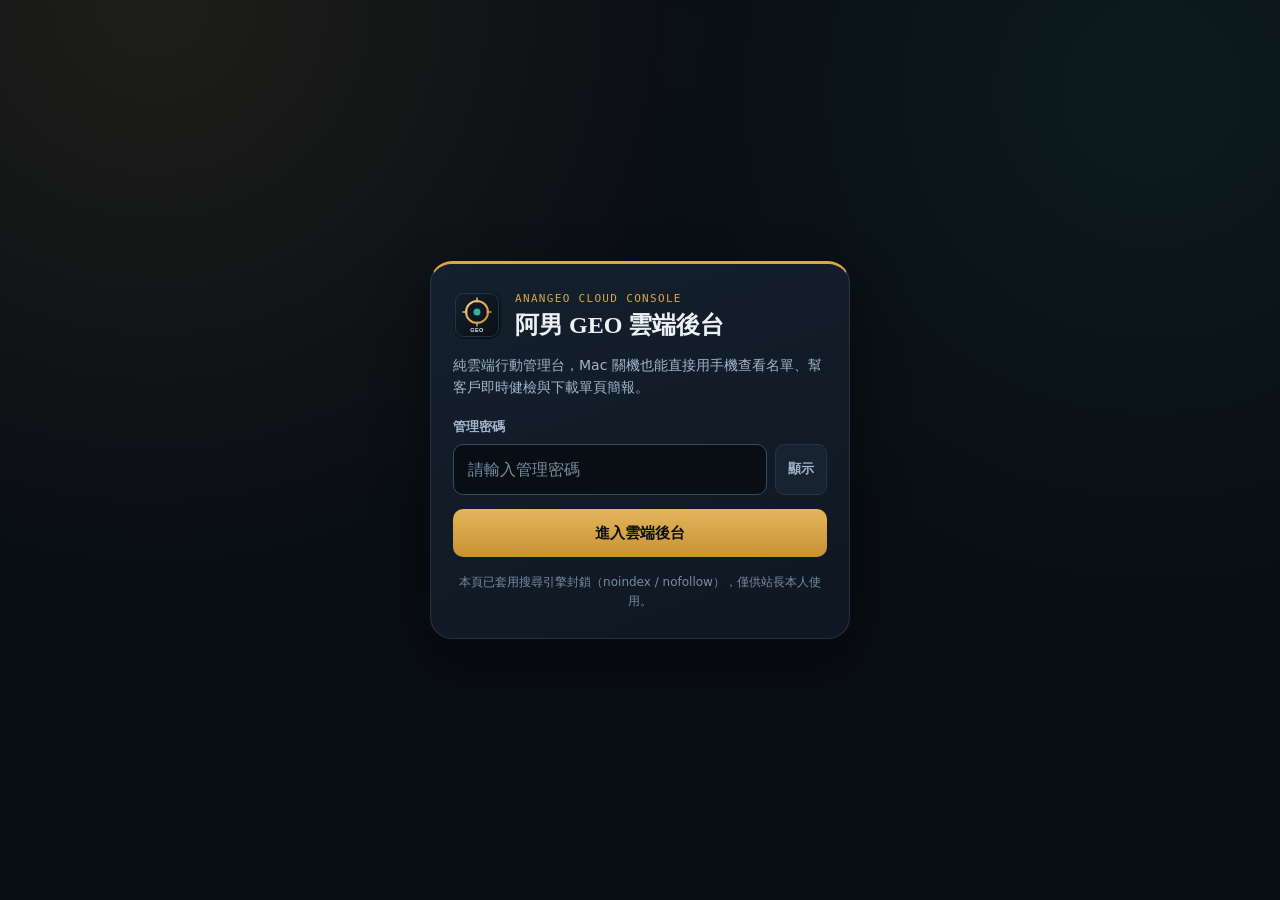
==== admin/index.html @ bca02a57 "上線純雲端 GEO 手機後台 (/admin/) 與 D1 名單/健檢整合 (geo-cloud-admin-1)" ====
<!DOCTYPE html>
<html lang="zh-Hant">
<head>
  <meta charset="utf-8">
  <meta name="viewport" content="width=device-width, initial-scale=1, viewport-fit=cover">
  <meta name="robots" content="noindex, nofollow, noarchive">
  <meta name="theme-color" content="#090e14">
  <meta name="apple-mobile-web-app-capable" content="yes">
  <meta name="apple-mobile-web-app-status-bar-style" content="black-translucent">
  <meta name="apple-mobile-web-app-title" content="GEO 後台">
  <title>阿男 GEO 雲端後台</title>
  <link rel="icon" href="/admin/icon.svg" type="image/svg+xml">
  <link rel="apple-touch-icon" href="/admin/icon.svg">
  <link rel="manifest" href="/admin/manifest.webmanifest">
  <link rel="stylesheet" href="/admin/admin.css">
</head>
<body>
  <!-- 登入鎖屏視圖 -->
  <main id="login-view" class="login-shell" aria-label="後台管理員登入">
    <section class="login-card">
      <div class="login-brand">
        <img src="/admin/icon.svg" alt="" width="48" height="48" class="brand-icon">
        <div>
          <p class="eyebrow">ANANGEO CLOUD CONSOLE</p>
          <h1 class="login-title">阿男 GEO 雲端後台</h1>
        </div>
      </div>

      <p class="login-desc">
        純雲端行動管理台，Mac 關機也能直接用手機查看名單、幫客戶即時健檢與下載單頁簡報。
      </p>

      <div id="login-config-banner" class="notice-banner notice-warn" hidden></div>

      <form id="login-form" class="stack" autocomplete="off">
        <label class="field">
          <span class="field-label">管理密碼</span>
          <div class="pw-wrap">
            <input
              id="login-password"
              name="password"
              type="password"
              inputmode="text"
              autocomplete="current-password"
              placeholder="請輸入管理密碼"
              required
            >
            <button type="button" id="toggle-pw-btn" class="ghost-mini" aria-label="切換顯示密碼">顯示</button>
          </div>
        </label>

        <div id="login-error" class="form-error" role="alert" hidden></div>

        <button type="submit" id="login-submit" class="btn-primary btn-block">
          進入雲端後台
        </button>
      </form>

      <p class="login-footnote">
        本頁已套用搜尋引擎封鎖（noindex / nofollow），僅供站長本人使用。
      </p>
    </section>
  </main>

  <!-- 登入後行動主控台 -->
  <div id="app-view" class="app-shell" hidden>
    <header class="topbar">
      <div class="topbar-inner">
        <div class="topbar-brand">
          <img src="/admin/icon.svg" alt="" width="30" height="30" class="brand-icon-sm">
          <div class="topbar-titles">
            <span class="topbar-name">阿男 GEO 雲端後台</span>
            <span id="db-status-pill" class="status-pill status-pending">檢查連線中</span>
          </div>
        </div>
        <div class="topbar-actions">
          <button type="button" id="refresh-btn" class="icon-btn" aria-label="重新整理資料" title="重新整理">
            <svg viewBox="0 0 24 24" width="18" height="18" fill="none" stroke="currentColor" stroke-width="2" stroke-linecap="round" stroke-linejoin="round" aria-hidden="true">
              <path d="M21 12a9 9 0 1 1-2.64-6.36"/>
              <polyline points="21 3 21 9 15 9"/>
            </svg>
          </button>
          <button type="button" id="logout-btn" class="ghost-mini">登出</button>
        </div>
      </div>
    </header>

    <div class="app-main">
      <!-- 上方大字 KPI 看板 -->
      <section class="kpi-grid" aria-label="關鍵數據總覽">
        <article class="kpi-card">
          <span class="kpi-label">累積收集名單</span>
          <strong id="kpi-leads" class="kpi-value mono">0</strong>
          <span id="kpi-leads-sub" class="kpi-sub">等待資料載入</span>
        </article>
        <article class="kpi-card">
          <span class="kpi-label">雲端健檢次數</span>
          <strong id="kpi-audits" class="kpi-value mono">0</strong>
          <span id="kpi-audits-sub" class="kpi-sub">含對手 PK 紀錄</span>
        </article>
        <article class="kpi-card kpi-highlight">
          <span class="kpi-label">1,298 筆基準分數</span>
          <strong id="kpi-baseline" class="kpi-value mono">41→89</strong>
          <span id="kpi-baseline-sub" class="kpi-sub">cccnan.art 實測基準</span>
        </article>
      </section>

      <!-- D1 降級提示條（未綁 D1 時顯示） -->
      <div id="db-notice-banner" class="notice-banner notice-info" hidden></div>

      <!-- 分頁 1：總覽 -->
      <section id="tab-overview" class="tab-panel" data-tab-panel="overview">
        <div class="card">
          <div class="card-head">
            <h2>1,298 筆公開實測基準</h2>
            <span id="baseline-window" class="tag-mono">35 實測日</span>
          </div>
          <p id="baseline-summary" class="muted-text">
            對齊阿男音樂公開實測基準，方便向潛在客戶現場展示跨引擎實況。
          </p>
          <div id="baseline-engines" class="engine-grid"></div>
        </div>

        <div class="card">
          <div class="card-head">
            <h2>最新 Email 名單</h2>
            <button type="button" class="link-btn" data-jump-tab="leads">查看全部</button>
          </div>
          <div id="overview-leads-list" class="mini-list"></div>
        </div>

        <div class="card">
          <div class="card-head">
            <h2>最新雲端健檢</h2>
            <button type="button" class="link-btn" data-jump-tab="audit">開始新健檢</button>
          </div>
          <div id="overview-audits-list" class="mini-list"></div>
        </div>
      </section>

      <!-- 分頁 2：Email名單 -->
      <section id="tab-leads" class="tab-panel" data-tab-panel="leads" hidden>
        <div class="card">
          <div class="card-head">
            <h2>雲端收集名單</h2>
            <span id="leads-count-badge" class="tag-mono">0 筆</span>
          </div>
          <label class="search-box">
            <span class="sr-only">搜尋 Email 或網址</span>
            <input id="leads-search" type="search" placeholder="輸入 Email 或網站網域快速篩選">
          </label>
          <div id="leads-list" class="record-list"></div>
        </div>
      </section>

      <!-- 分頁 3：手機健檢/PK -->
      <section id="tab-audit" class="tab-panel" data-tab-panel="audit" hidden>
        <form id="audit-form" class="card stack">
          <div class="card-head">
            <h2>手機即時健檢與對手 PK</h2>
            <span class="tag-brass">雲端直跑</span>
          </div>
          <p class="muted-text">
            輸入客戶網站網址與最多 3 個同行對手，直接在 Cloudflare 雲端跑公開頁檢查並產出單頁 HTML 簡報。
          </p>

          <div class="form-grid">
            <label class="field">
              <span class="field-label">客戶品牌名稱（選填）</span>
              <input id="audit-client-name" type="text" maxlength="80" placeholder="例如：晴光牙醫診所">
            </label>
            <label class="field">
              <span class="field-label">客戶網站網址（必填）</span>
              <input id="audit-target-url" type="url" inputmode="url" placeholder="https://example.com" required>
            </label>
          </div>

          <div class="field">
            <span class="field-label">快速勾選參考對照站（可複選）</span>
            <div class="chip-row" id="preset-competitors">
              <label class="chip-check">
                <input type="checkbox" value="https://anangeo.com/">
                <span>anangeo.com（標準示範）</span>
              </label>
              <label class="chip-check">
                <input type="checkbox" value="https://www.cccnan.art/">
                <span>www.cccnan.art（實戰案例）</span>
              </label>
            </div>
          </div>

          <label class="field">
            <span class="field-label">自訂對手網址（選填，每行一個，與上方合計最多 3 個）</span>
            <textarea id="audit-competitors-text" rows="2" placeholder="https://competitor-a.example&#10;https://competitor-b.example"></textarea>
          </label>

          <label class="field">
            <span class="field-label">現場備註（選填，會印在簡報頂端）</span>
            <input id="audit-notes" type="text" maxlength="300" placeholder="例如：現場討論重點或主要服務項目">
          </label>

          <div id="audit-error" class="form-error" role="alert" hidden></div>

          <button type="submit" id="audit-submit" class="btn-primary btn-block">
            開始雲端健檢並產出簡報
          </button>
        </form>

        <!-- 健檢結果區 -->
        <div id="audit-result-box" class="card stack" hidden>
          <div class="card-head">
            <h3 id="audit-result-title">健檢完成</h3>
            <span id="audit-result-badge" class="score-pill">--</span>
          </div>
          <p id="audit-storage-msg" class="muted-text"></p>
          <div id="audit-checks-detail" class="stack-sm"></div>
          <div id="audit-pk-table" class="stack-sm"></div>
          <div class="action-row">
            <button type="button" id="download-latest-report" class="btn-primary">下載單頁 HTML 簡報</button>
            <button type="button" id="copy-latest-summary" class="btn-secondary">複製 LINE 重點摘要</button>
          </div>
        </div>
      </section>

      <!-- 分頁 4：單頁報告/設定 -->
      <section id="tab-reports" class="tab-panel" data-tab-panel="reports" hidden>
        <div class="card">
          <div class="card-head">
            <h2>歷史單頁簡報清冊</h2>
            <span id="reports-count-badge" class="tag-mono">0 份</span>
          </div>
          <div id="reports-list" class="record-list"></div>
        </div>

        <div class="card stack-sm">
          <div class="card-head">
            <h2>雲端環境與綁定檢查</h2>
            <span class="tag-mono">零金鑰外露</span>
          </div>
          <div id="config-checklist" class="check-rows"></div>
          <div class="setup-guide">
            <h3>如何啟用 D1 雲端名單與歷史儲存</h3>
            <ol>
              <li>開啟 Cloudflare Dashboard → Storage &amp; Databases → D1 SQL Database，建立名為 <code>anan-geo-admin</code> 的資料庫。</li>
              <li>進入 Worker <code>anan-geo-public-site</code> → Settings → Bindings，新增 D1 綁定且 Variable name 設為 <code>DB</code>。</li>
              <li>進入 Settings → Variables and Secrets，確認已新增 Secret 變數 <code>GEO_ADMIN_PASSWORD</code>（可另設 <code>RESEND_API_KEY</code>）。</li>
            </ol>
          </div>
        </div>

        <div class="card stack-sm">
          <div class="card-head">
            <h2>手機安裝成全螢幕 App（PWA）</h2>
            <span class="tag-brass">standalone</span>
          </div>
          <p class="muted-text">
            在手機 Chrome 開啟 <code>anangeo.com/admin/</code>，點右上角選單「加到主畫面 / 安裝應用程式」；iPhone Safari 點下方「分享」→「加入主畫面」，桌面圖示點擊即全螢幕開啟。
          </p>
        </div>
      </section>
    </div>

    <!-- 底部固定 4 個大拇指分頁鈕 -->
    <nav class="bottom-nav" aria-label="後台主分頁切換">
      <button type="button" class="nav-btn is-active" data-tab="overview" aria-current="page">
        <svg viewBox="0 0 24 24" width="21" height="21" fill="none" stroke="currentColor" stroke-width="2" stroke-linecap="round" stroke-linejoin="round" aria-hidden="true">
          <rect x="3" y="3" width="7" height="9" rx="1.5"/>
          <rect x="14" y="3" width="7" height="5" rx="1.5"/>
          <rect x="14" y="12" width="7" height="9" rx="1.5"/>
          <rect x="3" y="16" width="7" height="5" rx="1.5"/>
        </svg>
        <span>總覽</span>
      </button>
      <button type="button" class="nav-btn" data-tab="leads">
        <svg viewBox="0 0 24 24" width="21" height="21" fill="none" stroke="currentColor" stroke-width="2" stroke-linecap="round" stroke-linejoin="round" aria-hidden="true">
          <path d="M4 6h16a2 2 0 0 1 2 2v8a2 2 0 0 1-2 2H4a2 2 0 0 1-2-2V8a2 2 0 0 1 2-2z"/>
          <polyline points="22,8 12,13 2,8"/>
        </svg>
        <span>Email名單</span>
      </button>
      <button type="button" class="nav-btn" data-tab="audit">
        <svg viewBox="0 0 24 24" width="21" height="21" fill="none" stroke="currentColor" stroke-width="2" stroke-linecap="round" stroke-linejoin="round" aria-hidden="true">
          <circle cx="11" cy="11" r="7"/>
          <line x1="21" y1="21" x2="16.65" y2="16.65"/>
          <polyline points="8.5 11.5 10.5 13.5 14 9.5"/>
        </svg>
        <span>手機健檢/PK</span>
      </button>
      <button type="button" class="nav-btn" data-tab="reports">
        <svg viewBox="0 0 24 24" width="21" height="21" fill="none" stroke="currentColor" stroke-width="2" stroke-linecap="round" stroke-linejoin="round" aria-hidden="true">
          <path d="M14 2H6a2 2 0 0 0-2 2v16a2 2 0 0 0 2 2h12a2 2 0 0 0 2-2V8z"/>
          <polyline points="14 2 14 8 20 8"/>
          <line x1="8" y1="13" x2="16" y2="13"/>
          <line x1="8" y1="17" x2="13" y2="17"/>
        </svg>
        <span>單頁報告/設定</span>
      </button>
    </nav>
  </div>

  <!-- 輕量回饋氣泡 -->
  <div id="toast" class="toast" role="status" aria-live="polite" hidden></div>

  <script src="/admin/admin.js" defer></script>
</body>
</html>
---- admin/admin.css ----
/* ==========================================================================
   阿男 GEO 雲端後台 — Mobile-First Obsidian × Warm Brass Command Deck
   零外部 CDN／字型依賴，專為手機單手大拇指操作與 PWA 全螢幕設計
   ========================================================================== */

:root {
  --bg-canvas: #090e14;
  --bg-surface: #111a24;
  --bg-elevated: #172330;
  --border-subtle: #243445;
  --border-strong: #354b62;

  --ink-primary: #ecf1f6;
  --ink-secondary: #a2b5c8;
  --ink-muted: #788ea3;

  --accent-brass: #d9a74a;
  --accent-brass-soft: rgba(217, 167, 74, 0.16);
  --accent-teal: #34b399;
  --accent-teal-soft: rgba(52, 179, 153, 0.16);
  --accent-coral: #e26d5a;
  --accent-coral-soft: rgba(226, 109, 90, 0.16);

  --font-display: "Songti TC", "STSong", "Noto Serif TC", Georgia, serif;
  --font-sans: "PingFang TC", "Hiragino Sans CNS", "Noto Sans TC", "Microsoft JhengHei", system-ui, -apple-system, sans-serif;
  --font-mono: ui-monospace, "SF Mono", SFMono-Regular, Menlo, Monaco, Consolas, monospace;

  --radius-sm: 10px;
  --radius-md: 16px;
  --radius-lg: 22px;
  --nav-height: 68px;
}

*,
*::before,
*::after {
  box-sizing: border-box;
}

[hidden] {
  display: none !important;
}

html {
  background-color: var(--bg-canvas);
  color: var(--ink-primary);
  -webkit-text-size-adjust: 100%;
}

body {
  margin: 0;
  min-height: 100dvh;
  font-family: var(--font-sans);
  font-size: 15px;
  line-height: 1.6;
  color: var(--ink-primary);
  background:
    radial-gradient(circle at 12% 0%, rgba(217, 167, 74, 0.1), transparent 40%),
    radial-gradient(circle at 90% 10%, rgba(52, 179, 153, 0.08), transparent 36%),
    var(--bg-canvas);
  overflow-x: clip;
  -webkit-font-smoothing: antialiased;
}

button,
input,
textarea {
  font: inherit;
  color: inherit;
}

button {
  cursor: pointer;
  touch-action: manipulation;
}

:focus-visible {
  outline: 2px solid var(--accent-brass);
  outline-offset: 2px;
}

code {
  font-family: var(--font-mono);
  font-size: 0.88em;
  background: rgba(255, 255, 255, 0.06);
  border: 1px solid var(--border-subtle);
  border-radius: 6px;
  padding: 1px 6px;
  color: #f3d28b;
  word-break: break-all;
}

.mono {
  font-family: var(--font-mono);
  font-variant-numeric: tabular-nums;
}

.sr-only {
  position: absolute;
  width: 1px;
  height: 1px;
  overflow: hidden;
  clip: rect(0, 0, 0, 0);
  white-space: nowrap;
}

.stack {
  display: flex;
  flex-direction: column;
  gap: 14px;
}

.stack-sm {
  display: flex;
  flex-direction: column;
  gap: 10px;
}

/* ==================== 登入鎖屏 ==================== */
.login-shell {
  min-height: 100dvh;
  display: flex;
  align-items: center;
  justify-content: center;
  padding: 24px 16px;
}

.login-card {
  width: 100%;
  max-width: 420px;
  background: linear-gradient(160deg, #14202d 0%, #0f1721 100%);
  border: 1px solid var(--border-subtle);
  border-top: 3px solid var(--accent-brass);
  border-radius: var(--radius-lg);
  padding: 26px 22px;
  box-shadow: 0 22px 54px rgba(0, 0, 0, 0.45);
}

.login-brand {
  display: flex;
  align-items: center;
  gap: 14px;
  margin-bottom: 14px;
}

.brand-icon {
  border-radius: 12px;
  flex-shrink: 0;
}

.brand-icon-sm {
  border-radius: 8px;
  flex-shrink: 0;
}

.eyebrow {
  margin: 0 0 2px;
  font-family: var(--font-mono);
  font-size: 11px;
  letter-spacing: 0.12em;
  color: var(--accent-brass);
}

.login-title {
  margin: 0;
  font-family: var(--font-display);
  font-size: 24px;
  line-height: 1.25;
  font-weight: 700;
}

.login-desc {
  margin: 0 0 18px;
  font-size: 14px;
  color: var(--ink-secondary);
}

.login-footnote {
  margin: 16px 0 0;
  font-size: 12px;
  color: var(--ink-muted);
  text-align: center;
}

/* ==================== 表單與按鈕 ==================== */
.field {
  display: flex;
  flex-direction: column;
  gap: 6px;
}

.field-label {
  font-size: 13px;
  font-weight: 600;
  color: var(--ink-secondary);
}

input[type="password"],
input[type="text"],
input[type="url"],
input[type="search"],
textarea {
  width: 100%;
  min-width: 0;
  background: var(--bg-canvas);
  border: 1px solid var(--border-strong);
  border-radius: var(--radius-sm);
  padding: 12px 14px;
  font-size: 16px;
  color: var(--ink-primary);
  transition: border-color 0.15s ease, box-shadow 0.15s ease;
}

input::placeholder,
textarea::placeholder {
  color: var(--ink-muted);
}

input:focus,
textarea:focus {
  outline: none;
  border-color: var(--accent-brass);
  box-shadow: 0 0 0 3px rgba(217, 167, 74, 0.18);
}

.pw-wrap {
  display: flex;
  align-items: stretch;
  gap: 8px;
}

.pw-wrap input {
  flex: 1;
}

.btn-primary {
  display: inline-flex;
  align-items: center;
  justify-content: center;
  gap: 8px;
  min-height: 48px;
  padding: 11px 18px;
  border: 0;
  border-radius: var(--radius-sm);
  background: linear-gradient(180deg, #e4b65c 0%, #c89134 100%);
  color: #090e14;
  font-weight: 800;
  font-size: 15px;
  transition: transform 0.12s ease, filter 0.12s ease;
}

.btn-primary:hover:not(:disabled) {
  filter: brightness(1.06);
}

.btn-primary:active:not(:disabled) {
  transform: scale(0.985);
}

.btn-primary:disabled {
  opacity: 0.55;
  cursor: not-allowed;
}

.btn-secondary {
  display: inline-flex;
  align-items: center;
  justify-content: center;
  gap: 8px;
  min-height: 46px;
  padding: 10px 16px;
  border: 1px solid var(--border-strong);
  border-radius: var(--radius-sm);
  background: var(--bg-elevated);
  color: var(--ink-primary);
  font-weight: 700;
  font-size: 14px;
}

.btn-block {
  width: 100%;
}

.ghost-mini {
  display: inline-flex;
  align-items: center;
  justify-content: center;
  text-decoration: none;
  border: 1px solid var(--border-subtle);
  background: var(--bg-elevated);
  color: var(--ink-secondary);
  border-radius: 9px;
  padding: 7px 12px;
  font-size: 13px;
  font-weight: 600;
  white-space: nowrap;
}

.ghost-mini:hover {
  border-color: var(--border-strong);
  color: var(--ink-primary);
}

.icon-btn {
  display: inline-flex;
  align-items: center;
  justify-content: center;
  width: 38px;
  height: 38px;
  border-radius: 10px;
  border: 1px solid var(--border-subtle);
  background: var(--bg-elevated);
  color: var(--ink-secondary);
}

.link-btn {
  border: 0;
  background: transparent;
  color: var(--accent-brass);
  font-size: 13px;
  font-weight: 700;
  padding: 4px 2px;
}

.form-error {
  padding: 11px 13px;
  border-radius: var(--radius-sm);
  background: var(--accent-coral-soft);
  border: 1px solid rgba(226, 109, 90, 0.45);
  color: #ffc2b8;
  font-size: 13px;
  line-height: 1.55;
}

.notice-banner {
  padding: 12px 14px;
  border-radius: var(--radius-sm);
  font-size: 13px;
  line-height: 1.6;
  margin-bottom: 14px;
}

.notice-warn {
  background: var(--accent-brass-soft);
  border: 1px solid rgba(217, 167, 74, 0.45);
  color: #f6dfb0;
}

.notice-info {
  background: rgba(52, 179, 153, 0.1);
  border: 1px solid rgba(52, 179, 153, 0.35);
  color: #cdeee6;
}

/* ==================== 登入後頂列與主容器 ==================== */
.topbar {
  position: sticky;
  top: 0;
  z-index: 30;
  background: rgba(9, 14, 20, 0.9);
  backdrop-filter: blur(14px);
  border-bottom: 1px solid var(--border-subtle);
  padding-top: env(safe-area-inset-top, 0px);
}

.topbar-inner {
  max-width: 920px;
  margin: 0 auto;
  padding: 10px 16px;
  display: flex;
  align-items: center;
  justify-content: space-between;
  gap: 10px;
}

.topbar-brand {
  display: flex;
  align-items: center;
  gap: 10px;
  min-width: 0;
}

.topbar-titles {
  display: flex;
  flex-wrap: wrap;
  align-items: center;
  gap: 6px 8px;
  min-width: 0;
}

.topbar-name {
  font-weight: 800;
  font-size: 15px;
  letter-spacing: 0.02em;
  white-space: nowrap;
}

.topbar-actions {
  display: flex;
  align-items: center;
  gap: 8px;
  flex-shrink: 0;
}

.status-pill {
  display: inline-flex;
  align-items: center;
  gap: 5px;
  padding: 2px 9px;
  border-radius: 999px;
  font-size: 11px;
  font-weight: 700;
  white-space: nowrap;
}

.status-pill::before {
  content: "";
  width: 6px;
  height: 6px;
  border-radius: 50%;
  background: currentColor;
}

.status-ok {
  background: var(--accent-teal-soft);
  color: var(--accent-teal);
}

.status-degraded {
  background: var(--accent-brass-soft);
  color: var(--accent-brass);
}

.status-pending {
  background: rgba(162, 181, 200, 0.14);
  color: var(--ink-secondary);
}

.app-main {
  max-width: 920px;
  margin: 0 auto;
  padding: 14px 14px calc(var(--nav-height) + env(safe-area-inset-bottom, 0px) + 28px);
}

/* ==================== 上方大字 KPI 看板 ==================== */
.kpi-grid {
  display: grid;
  grid-template-columns: repeat(3, minmax(0, 1fr));
  gap: 10px;
  margin-bottom: 14px;
}

.kpi-card {
  background: var(--bg-surface);
  border: 1px solid var(--border-subtle);
  border-radius: var(--radius-md);
  padding: 12px 10px;
  display: flex;
  flex-direction: column;
  gap: 3px;
  min-width: 0;
}

.kpi-highlight {
  background: linear-gradient(160deg, rgba(217, 167, 74, 0.14), var(--bg-surface) 75%);
  border-color: rgba(217, 167, 74, 0.36);
}

.kpi-label {
  font-size: 11px;
  color: var(--ink-secondary);
  font-weight: 600;
  white-space: nowrap;
  overflow: hidden;
  text-overflow: ellipsis;
}

.kpi-value {
  font-size: clamp(22px, 5.8vw, 32px);
  line-height: 1.15;
  font-weight: 800;
  color: var(--ink-primary);
}

.kpi-highlight .kpi-value {
  color: var(--accent-brass);
}

.kpi-sub {
  font-size: 11px;
  color: var(--ink-muted);
  white-space: nowrap;
  overflow: hidden;
  text-overflow: ellipsis;
}

/* ==================== 卡片與清單 ==================== */
.tab-panel {
  display: flex;
  flex-direction: column;
  gap: 14px;
}

.card {
  background: var(--bg-surface);
  border: 1px solid var(--border-subtle);
  border-radius: var(--radius-md);
  padding: 16px;
}

.card-head {
  display: flex;
  align-items: center;
  justify-content: space-between;
  gap: 10px;
  margin-bottom: 10px;
}

.card-head h2,
.card-head h3 {
  margin: 0;
  font-size: 16px;
  font-weight: 800;
}

.muted-text {
  margin: 0 0 12px;
  font-size: 13.5px;
  color: var(--ink-secondary);
}

.tag-mono,
.tag-brass {
  display: inline-flex;
  align-items: center;
  padding: 3px 9px;
  border-radius: 999px;
  font-size: 12px;
  font-weight: 700;
  white-space: nowrap;
}

.tag-mono {
  font-family: var(--font-mono);
  background: var(--bg-elevated);
  border: 1px solid var(--border-subtle);
  color: var(--ink-secondary);
}

.tag-brass {
  background: var(--accent-brass-soft);
  color: var(--accent-brass);
}

.engine-grid {
  display: grid;
  grid-template-columns: repeat(auto-fit, minmax(150px, 1fr));
  gap: 10px;
}

.engine-tile {
  background: var(--bg-elevated);
  border: 1px solid var(--border-subtle);
  border-radius: var(--radius-sm);
  padding: 11px 12px;
}

.engine-name {
  font-size: 12px;
  font-weight: 700;
  color: var(--accent-brass);
  margin-bottom: 4px;
}

.engine-metric {
  font-size: 13px;
  font-weight: 700;
  color: var(--ink-primary);
}

.engine-badge {
  margin-top: 4px;
  font-size: 11.5px;
  color: var(--ink-muted);
}

.search-box {
  display: block;
  margin-bottom: 12px;
}

.mini-list,
.record-list {
  display: flex;
  flex-direction: column;
  gap: 10px;
}

.record-item {
  background: var(--bg-elevated);
  border: 1px solid var(--border-subtle);
  border-radius: var(--radius-sm);
  padding: 13px;
  display: flex;
  flex-direction: column;
  gap: 8px;
}

.record-top {
  display: flex;
  align-items: flex-start;
  justify-content: space-between;
  gap: 10px;
}

.record-primary {
  font-weight: 700;
  font-size: 14.5px;
  word-break: break-all;
  overflow-wrap: anywhere;
}

.record-url {
  font-size: 12.5px;
  color: var(--ink-secondary);
  word-break: break-all;
  overflow-wrap: anywhere;
}

.record-meta {
  display: flex;
  flex-wrap: wrap;
  align-items: center;
  gap: 8px 12px;
  font-size: 12px;
  color: var(--ink-muted);
}

.record-actions {
  display: flex;
  flex-wrap: wrap;
  gap: 8px;
  margin-top: 2px;
}

.score-pill {
  display: inline-flex;
  align-items: center;
  padding: 3px 10px;
  border-radius: 999px;
  font-family: var(--font-mono);
  font-size: 12px;
  font-weight: 800;
  white-space: nowrap;
  flex-shrink: 0;
}

.score-green {
  background: var(--accent-teal-soft);
  color: var(--accent-teal);
}

.score-yellow {
  background: var(--accent-brass-soft);
  color: var(--accent-brass);
}

.score-red {
  background: var(--accent-coral-soft);
  color: var(--accent-coral);
}

.empty-state {
  padding: 20px 14px;
  text-align: center;
  border: 1px dashed var(--border-strong);
  border-radius: var(--radius-sm);
  color: var(--ink-secondary);
  font-size: 13.5px;
}

/* ==================== 健檢表單與結果 ==================== */
.form-grid {
  display: grid;
  grid-template-columns: 1fr;
  gap: 12px;
}

.chip-row {
  display: flex;
  flex-wrap: wrap;
  gap: 8px;
}

.chip-check {
  display: inline-flex;
  align-items: center;
  gap: 7px;
  padding: 8px 12px;
  border-radius: 999px;
  background: var(--bg-elevated);
  border: 1px solid var(--border-strong);
  font-size: 13px;
  cursor: pointer;
}

.chip-check input {
  width: 16px;
  height: 16px;
  accent-color: var(--accent-brass);
}

.check-bar-card {
  background: var(--bg-elevated);
  border: 1px solid var(--border-subtle);
  border-radius: var(--radius-sm);
  padding: 12px;
}

.bar-track {
  height: 7px;
  border-radius: 999px;
  background: #223244;
  overflow: hidden;
  margin: 8px 0;
}

.bar-fill {
  height: 100%;
  border-radius: 999px;
}

.action-row {
  display: flex;
  flex-wrap: wrap;
  gap: 10px;
}

.action-row > button {
  flex: 1 1 160px;
}

/* ==================== 設定清單 ==================== */
.check-rows {
  display: flex;
  flex-direction: column;
  gap: 8px;
}

.check-row {
  display: flex;
  align-items: center;
  justify-content: space-between;
  gap: 10px;
  padding: 10px 12px;
  background: var(--bg-elevated);
  border: 1px solid var(--border-subtle);
  border-radius: var(--radius-sm);
  font-size: 13.5px;
}

.setup-guide {
  margin-top: 6px;
  padding: 12px 14px;
  border-radius: var(--radius-sm);
  background: rgba(255, 255, 255, 0.03);
  border: 1px solid var(--border-subtle);
}

.setup-guide h3 {
  margin: 0 0 8px;
  font-size: 14px;
  color: var(--accent-brass);
}

.setup-guide ol {
  margin: 0;
  padding-left: 18px;
  font-size: 13px;
  color: var(--ink-secondary);
}

.setup-guide li {
  margin-bottom: 6px;
}

/* ==================== 底部固定 4 個大拇指分頁鈕 ==================== */
.bottom-nav {
  position: fixed;
  left: 0;
  right: 0;
  bottom: 0;
  z-index: 40;
  display: grid;
  grid-template-columns: repeat(4, minmax(0, 1fr));
  background: rgba(12, 19, 27, 0.96);
  backdrop-filter: blur(16px);
  border-top: 1px solid var(--border-subtle);
  padding-bottom: env(safe-area-inset-bottom, 0px);
}

.nav-btn {
  position: relative;
  display: flex;
  flex-direction: column;
  align-items: center;
  justify-content: center;
  gap: 4px;
  min-height: var(--nav-height);
  padding: 8px 4px;
  border: 0;
  background: transparent;
  color: var(--ink-muted);
  font-size: 11.5px;
  font-weight: 700;
  transition: color 0.15s ease;
}

.nav-btn span {
  white-space: nowrap;
  overflow: hidden;
  text-overflow: ellipsis;
  max-width: 100%;
}

.nav-btn.is-active {
  color: var(--accent-brass);
}

.nav-btn.is-active::before {
  content: "";
  position: absolute;
  top: 0;
  left: 18%;
  right: 18%;
  height: 3px;
  border-radius: 0 0 4px 4px;
  background: var(--accent-brass);
}

/* ==================== Toast ==================== */
.toast {
  position: fixed;
  left: 50%;
  bottom: calc(var(--nav-height) + env(safe-area-inset-bottom, 0px) + 16px);
  transform: translateX(-50%);
  z-index: 60;
  max-width: min(92vw, 380px);
  padding: 10px 16px;
  border-radius: 999px;
  background: #1d2e3f;
  border: 1px solid var(--accent-brass);
  color: var(--ink-primary);
  font-size: 13px;
  font-weight: 700;
  box-shadow: 0 12px 30px rgba(0, 0, 0, 0.45);
  text-align: center;
}

/* ==================== 桌面 RWD 強化 ==================== */
@media (min-width: 768px) {
  .app-main {
    padding: 20px 20px 110px;
  }

  .kpi-grid {
    gap: 14px;
  }

  .kpi-card {
    padding: 16px 18px;
  }

  .kpi-label {
    font-size: 13px;
  }

  .kpi-sub {
    font-size: 12px;
  }

  .form-grid {
    grid-template-columns: 1fr 1fr;
  }

  .bottom-nav {
    max-width: 640px;
    left: 50%;
    right: auto;
    bottom: 14px;
    transform: translateX(-50%);
    width: calc(100% - 32px);
    border: 1px solid var(--border-strong);
    border-radius: 18px;
    box-shadow: 0 18px 42px rgba(0, 0, 0, 0.48);
    padding-bottom: 0;
  }

  .nav-btn {
    min-height: 62px;
    font-size: 12.5px;
  }
}
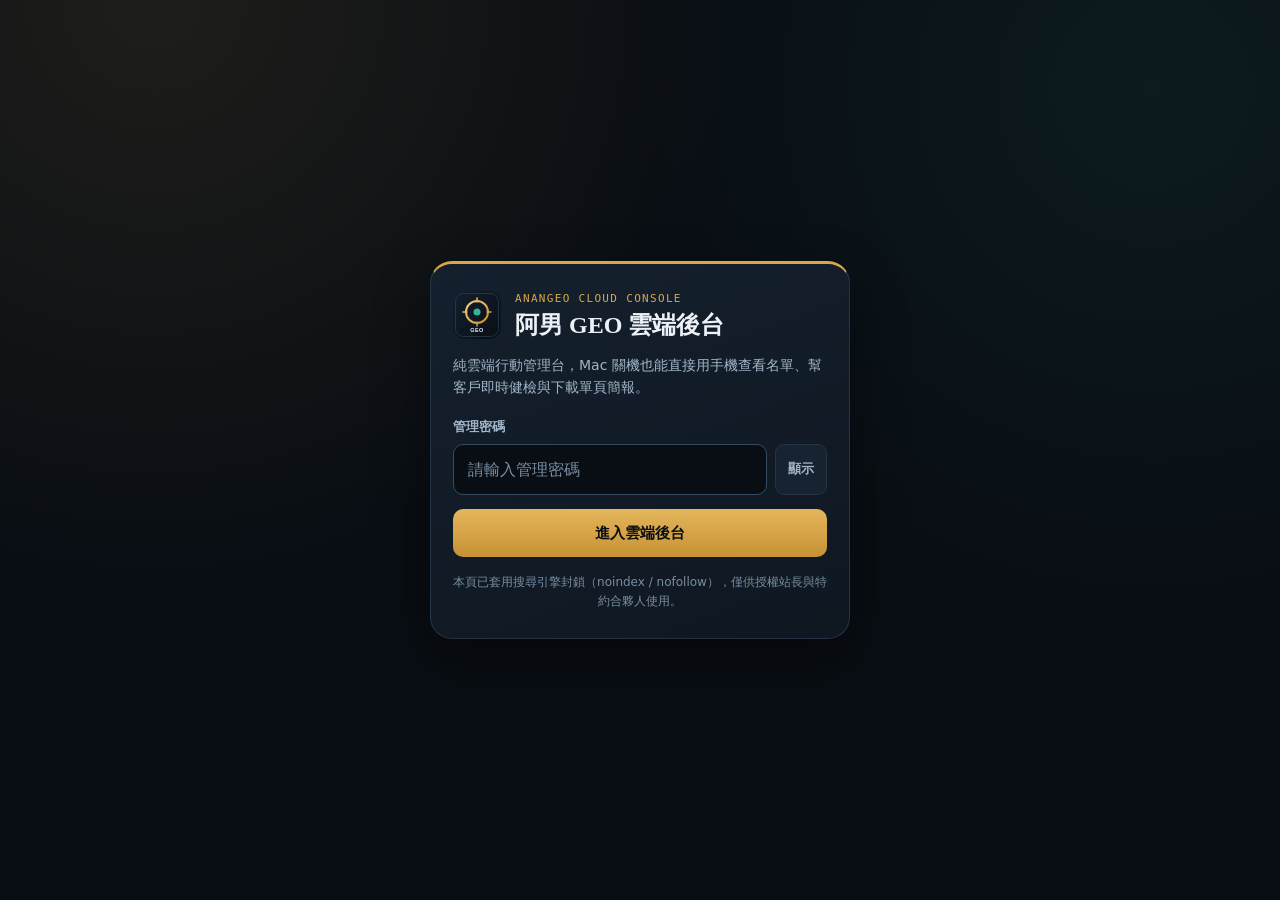
==== commit 636a3e9a: "geo-site-11: partner free portal with strict 403 admin isolation and rate limits" ====
--- a/admin/index.html
+++ b/admin/index.html
@@ -26,15 +26,38 @@
         </div>
       </div>
 
-      <p class="login-desc">
+      <p id="login-desc" class="login-desc">
         純雲端行動管理台，Mac 關機也能直接用手機查看名單、幫客戶即時健檢與下載單頁簡報。
       </p>
 
+      <div id="login-mode-tabs" class="login-mode-tabs" role="tablist" aria-label="選擇登入身分" hidden>
+        <button type="button" class="mode-tab-btn is-active" data-login-mode="admin" role="tab" aria-selected="true">
+          站長登入
+        </button>
+        <button type="button" class="mode-tab-btn" data-login-mode="partner" role="tab" aria-selected="false">
+          合夥人／業務免費入口
+        </button>
+      </div>
+
       <div id="login-config-banner" class="notice-banner notice-warn" hidden></div>
+      <div id="login-partner-hint" class="notice-banner notice-info" hidden>
+        合夥人專用免費工作台：可直接用關鍵字找對手、10 秒健檢並下載帶您推薦署名的超炫動態老闆簡報（不包含總名單與系統設定）。
+      </div>
 
       <form id="login-form" class="stack" autocomplete="off">
+        <label id="login-partner-name-field" class="field" hidden>
+          <span class="field-label">合夥人／業務署名（選填，自動印在客戶簡報上）</span>
+          <input
+            id="login-partner-name"
+            name="partner_name"
+            type="text"
+            maxlength="40"
+            placeholder="例如：林小美顧問／高雄特約夥伴"
+          >
+        </label>
+
         <label class="field">
-          <span class="field-label">管理密碼</span>
+          <span id="login-password-label" class="field-label">管理密碼</span>
           <div class="pw-wrap">
             <input
               id="login-password"
@@ -57,7 +80,7 @@
       </form>
 
       <p class="login-footnote">
-        本頁已套用搜尋引擎封鎖（noindex / nofollow），僅供站長本人使用。
+        本頁已套用搜尋引擎封鎖（noindex / nofollow），僅供授權站長與特約合夥人使用。
       </p>
     </section>
   </main>
@@ -69,7 +92,7 @@
         <div class="topbar-brand">
           <img src="/admin/icon.svg" alt="" width="30" height="30" class="brand-icon-sm">
           <div class="topbar-titles">
-            <span class="topbar-name">阿男 GEO 雲端後台</span>
+            <span id="topbar-name" class="topbar-name">阿男 GEO 雲端後台</span>
             <span id="db-status-pill" class="status-pill status-pending">檢查連線中</span>
           </div>
         </div>
@@ -86,8 +109,8 @@
     </header>
 
     <div class="app-main">
-      <!-- 上方大字 KPI 看板 -->
-      <section class="kpi-grid" aria-label="關鍵數據總覽">
+      <!-- 上方大字 KPI 看板（站長專用，合夥人自動隱藏） -->
+      <section id="kpi-grid" class="kpi-grid" aria-label="關鍵數據總覽">
         <article class="kpi-card">
           <span class="kpi-label">累積收集名單</span>
           <strong id="kpi-leads" class="kpi-value mono">0</strong>
@@ -153,15 +176,94 @@
         </div>
       </section>
 
-      <!-- 分頁 3：手機健檢/PK -->
+      <!-- 分頁 3：手機健檢/PK（站長與合夥人共用工作區） -->
       <section id="tab-audit" class="tab-panel" data-tab-panel="audit" hidden>
+        <!-- 合夥人專用歡迎與推薦署名看板（僅 role=partner 顯示） -->
+        <div id="partner-workspace-banner" class="card partner-banner stack-sm" hidden>
+          <div class="partner-banner-head">
+            <div>
+              <p class="eyebrow">PARTNER FREE WORKSPACE</p>
+              <h2>合夥人工作台</h2>
+            </div>
+            <span id="partner-quota-pill" class="tag-mono partner-quota-pill">每小時剩餘 30/30</span>
+          </div>
+          <p class="muted-text" style="margin:0;">
+            🔍 關鍵字找對手 ＋ 10 秒健檢 ＋ 下載超炫動態簡報（自動帶入您的推薦署名，無需登入總名單）。
+          </p>
+          <label class="field partner-sig-field">
+            <span class="field-label">簡報推薦署名／服務窗口（下載 HTML 時自動印入）</span>
+            <input
+              id="partner-signature-input"
+              type="text"
+              maxlength="40"
+              placeholder="例如：林小美顧問／高雄特約夥伴"
+            >
+          </label>
+        </div>
+
+        <!-- 關鍵字找對手與多站即時比對 -->
+        <div id="competitor-finder-card" class="card stack">
+          <div class="card-head">
+            <h2>🔍 關鍵字找對手</h2>
+            <span id="finder-engine-badge" class="tag-mono">自動濾社群／黃頁</span>
+          </div>
+          <p class="muted-text">
+            輸入地區與行業快速找出同業獨立官網，勾選最多 4 家一鍵帶入並逐一跑即時健檢比對。
+          </p>
+
+          <form id="finder-form" class="finder-form" autocomplete="off">
+            <label class="sr-only" for="finder-query">🔍 關鍵字找對手（例：高雄 牙醫）</label>
+            <div class="finder-row">
+              <input
+                id="finder-query"
+                type="search"
+                maxlength="120"
+                placeholder="🔍 關鍵字找對手（例：高雄 牙醫）"
+                aria-label="關鍵字找對手（例：高雄 牙醫）"
+              >
+              <button type="submit" id="finder-submit" class="btn-primary finder-submit-btn">
+                搜尋對手
+              </button>
+            </div>
+          </form>
+
+          <div id="finder-notice" class="notice-banner notice-warn" hidden></div>
+          <div id="finder-error" class="form-error" role="alert" hidden></div>
+
+          <div id="finder-results-wrap" class="stack-sm" hidden>
+            <div class="finder-toolbar">
+              <span id="finder-count-text" class="field-label">找到 0 家同業官網（已勾選 0 / 4）</span>
+              <div class="finder-toolbar-actions">
+                <button type="button" id="finder-select-clear" class="ghost-mini">清除勾選</button>
+                <button type="button" id="finder-compare-btn" class="btn-primary finder-compare-btn">
+                  帶入健檢／比對
+                </button>
+              </div>
+            </div>
+            <div id="finder-candidates-list" class="candidate-list"></div>
+          </div>
+
+          <div id="finder-compare-wrap" class="stack-sm" hidden>
+            <div class="card-head">
+              <h3>同業即時比對結果（最多 4 家）</h3>
+              <span id="finder-compare-status" class="tag-brass">待命</span>
+            </div>
+            <div id="finder-compare-results" class="compare-grid"></div>
+            <div id="finder-compare-actions" class="finder-compare-actions" hidden>
+              <button type="button" id="download-finder-pk-report" class="btn-primary btn-block">
+                下載同業 PK 超炫老闆簡報（HTML）
+              </button>
+            </div>
+          </div>
+        </div>
+
         <form id="audit-form" class="card stack">
           <div class="card-head">
-            <h2>手機即時健檢與對手 PK</h2>
-            <span class="tag-brass">雲端直跑</span>
+            <h2 id="audit-form-title">手機即時健檢與對手 PK</h2>
+            <span id="audit-form-badge" class="tag-brass">雲端直跑</span>
           </div>
           <p class="muted-text">
-            輸入客戶網站網址與最多 3 個同行對手，直接在 Cloudflare 雲端跑公開頁檢查並產出單頁 HTML 簡報。
+            輸入客戶網站網址與最多 4 個同行對手，直接在 Cloudflare 雲端跑公開頁檢查並一鍵下載老闆超炫動態 HTML 簡報。
           </p>
 
           <div class="form-grid">
@@ -190,7 +292,7 @@
           </div>
 
           <label class="field">
-            <span class="field-label">自訂對手網址（選填，每行一個，與上方合計最多 3 個）</span>
+            <span class="field-label">自訂對手網址（選填，每行一個，與上方合計最多 4 個）</span>
             <textarea id="audit-competitors-text" rows="2" placeholder="https://competitor-a.example&#10;https://competitor-b.example"></textarea>
           </label>
 
@@ -216,7 +318,7 @@
           <div id="audit-checks-detail" class="stack-sm"></div>
           <div id="audit-pk-table" class="stack-sm"></div>
           <div class="action-row">
-            <button type="button" id="download-latest-report" class="btn-primary">下載單頁 HTML 簡報</button>
+            <button type="button" id="download-latest-report" class="btn-primary">下載超炫老闆簡報（HTML）</button>
             <button type="button" id="copy-latest-summary" class="btn-secondary">複製 LINE 重點摘要</button>
           </div>
         </div>
@@ -243,7 +345,7 @@
             <ol>
               <li>開啟 Cloudflare Dashboard → Storage &amp; Databases → D1 SQL Database，建立名為 <code>anan-geo-admin</code> 的資料庫。</li>
               <li>進入 Worker <code>anan-geo-public-site</code> → Settings → Bindings，新增 D1 綁定且 Variable name 設為 <code>DB</code>。</li>
-              <li>進入 Settings → Variables and Secrets，確認已新增 Secret 變數 <code>GEO_ADMIN_PASSWORD</code>（可另設 <code>RESEND_API_KEY</code>）。</li>
+              <li>進入 Settings → Variables and Secrets，確認已新增 Secret 變數 <code>GEO_ADMIN_PASSWORD</code>（可另設 <code>PARTNER_ACCESS_CODE</code> 開放合夥人免費入口、<code>RESEND_API_KEY</code> 與 <code>SERPER_API_KEY</code> 啟用 Google＋地圖找對手加速）。</li>
             </ol>
           </div>
         </div>
@@ -260,8 +362,8 @@
       </section>
     </div>
 
-    <!-- 底部固定 4 個大拇指分頁鈕 -->
-    <nav class="bottom-nav" aria-label="後台主分頁切換">
+    <!-- 底部固定 4 個大拇指分頁鈕（合夥人模式自動隱藏） -->
+    <nav id="bottom-nav" class="bottom-nav" aria-label="後台主分頁切換">
       <button type="button" class="nav-btn is-active" data-tab="overview" aria-current="page">
         <svg viewBox="0 0 24 24" width="21" height="21" fill="none" stroke="currentColor" stroke-width="2" stroke-linecap="round" stroke-linejoin="round" aria-hidden="true">
           <rect x="3" y="3" width="7" height="9" rx="1.5"/>
@@ -301,6 +403,7 @@
   <!-- 輕量回饋氣泡 -->
   <div id="toast" class="toast" role="status" aria-live="polite" hidden></div>
 
+  <script type="module" src="/admin/boss-report.js"></script>
   <script src="/admin/admin.js" defer></script>
 </body>
 </html>
--- a/admin/admin.css
+++ b/admin/admin.css
@@ -180,6 +180,79 @@
   font-size: 12px;
   color: var(--ink-muted);
   text-align: center;
+}
+
+.login-mode-tabs {
+  display: grid;
+  grid-template-columns: repeat(2, minmax(0, 1fr));
+  gap: 6px;
+  padding: 5px;
+  margin-bottom: 14px;
+  background: var(--bg-canvas);
+  border: 1px solid var(--border-subtle);
+  border-radius: 12px;
+}
+
+.mode-tab-btn {
+  border: 0;
+  border-radius: 9px;
+  padding: 9px 8px;
+  background: transparent;
+  color: var(--ink-secondary);
+  font-size: 13px;
+  font-weight: 700;
+  transition: background-color 0.15s ease, color 0.15s ease;
+  white-space: nowrap;
+  overflow: hidden;
+  text-overflow: ellipsis;
+}
+
+.mode-tab-btn.is-active {
+  background: var(--accent-brass-soft);
+  color: var(--accent-brass);
+  box-shadow: inset 0 0 0 1px rgba(217, 167, 74, 0.42);
+}
+
+/* ==================== 合夥人免費工作台 ==================== */
+.partner-banner {
+  background: linear-gradient(155deg, rgba(52, 179, 153, 0.14), var(--bg-surface) 62%);
+  border-color: rgba(52, 179, 153, 0.42);
+  border-top: 3px solid var(--accent-teal);
+}
+
+.partner-banner-head {
+  display: flex;
+  flex-wrap: wrap;
+  align-items: flex-start;
+  justify-content: space-between;
+  gap: 8px;
+}
+
+.partner-banner-head h2 {
+  margin: 0;
+  font-size: 18px;
+  font-weight: 800;
+}
+
+.partner-quota-pill {
+  background: rgba(9, 14, 20, 0.65);
+  border-color: rgba(52, 179, 153, 0.42);
+  color: #b7efe2;
+  max-width: 100%;
+  white-space: normal;
+  text-align: right;
+}
+
+.partner-sig-field {
+  margin-top: 2px;
+}
+
+body.role-partner .app-main {
+  padding-bottom: calc(env(safe-area-inset-bottom, 0px) + 32px);
+}
+
+body.role-partner .toast {
+  bottom: calc(env(safe-area-inset-bottom, 0px) + 20px);
 }
 
 /* ==================== 表單與按鈕 ==================== */
@@ -738,6 +811,272 @@
 
 .action-row > button {
   flex: 1 1 160px;
+}
+
+/* ==================== 關鍵字找對手與多站即時比對 ==================== */
+.finder-form {
+  width: 100%;
+}
+
+.finder-row {
+  display: flex;
+  align-items: stretch;
+  gap: 8px;
+  width: 100%;
+  min-width: 0;
+}
+
+.finder-row input[type="search"] {
+  flex: 1 1 0;
+  min-width: 0;
+}
+
+.finder-submit-btn {
+  flex: 0 0 auto;
+  white-space: nowrap;
+  padding: 11px 16px;
+}
+
+.finder-toolbar {
+  display: flex;
+  flex-wrap: wrap;
+  align-items: center;
+  justify-content: space-between;
+  gap: 8px;
+}
+
+.finder-toolbar-actions {
+  display: flex;
+  align-items: center;
+  gap: 8px;
+  flex-wrap: wrap;
+}
+
+.finder-compare-btn {
+  min-height: 40px;
+  padding: 8px 14px;
+  font-size: 13.5px;
+}
+
+.candidate-list {
+  display: flex;
+  flex-direction: column;
+  gap: 9px;
+}
+
+.candidate-card {
+  display: flex;
+  align-items: flex-start;
+  gap: 10px;
+  padding: 12px;
+  background: var(--bg-elevated);
+  border: 1px solid var(--border-subtle);
+  border-radius: var(--radius-sm);
+  cursor: pointer;
+  transition: border-color 0.15s ease, background-color 0.15s ease;
+  min-width: 0;
+}
+
+.candidate-card.is-selected {
+  border-color: rgba(217, 167, 74, 0.72);
+  background: rgba(217, 167, 74, 0.08);
+}
+
+.candidate-check {
+  flex: 0 0 auto;
+  width: 20px;
+  height: 20px;
+  margin: 2px 0 0;
+  accent-color: var(--accent-brass);
+  cursor: pointer;
+}
+
+.candidate-body {
+  flex: 1 1 0;
+  min-width: 0;
+  display: flex;
+  flex-direction: column;
+  gap: 3px;
+}
+
+.candidate-top {
+  display: flex;
+  align-items: flex-start;
+  justify-content: space-between;
+  gap: 8px;
+}
+
+.candidate-title {
+  font-size: 14px;
+  font-weight: 700;
+  color: var(--ink-primary);
+  overflow-wrap: anywhere;
+  word-break: break-word;
+}
+
+.candidate-source {
+  flex-shrink: 0;
+  font-size: 11px;
+  font-weight: 700;
+  padding: 2px 7px;
+  border-radius: 999px;
+  background: rgba(52, 179, 153, 0.14);
+  color: var(--accent-teal);
+  white-space: nowrap;
+}
+
+.candidate-domain {
+  font-size: 12px;
+  color: var(--accent-brass);
+  overflow-wrap: anywhere;
+}
+
+.candidate-url {
+  font-size: 11.5px;
+  color: var(--ink-muted);
+  overflow-wrap: anywhere;
+  word-break: break-all;
+}
+
+.candidate-snippet {
+  font-size: 12.5px;
+  color: var(--ink-secondary);
+  line-height: 1.48;
+  display: -webkit-box;
+  -webkit-line-clamp: 2;
+  -webkit-box-orient: vertical;
+  overflow: hidden;
+}
+
+.compare-grid {
+  display: grid;
+  grid-template-columns: repeat(2, minmax(0, 1fr));
+  gap: 9px;
+}
+
+.compare-card {
+  background: var(--bg-elevated);
+  border: 1px solid var(--border-subtle);
+  border-radius: var(--radius-sm);
+  padding: 11px 10px;
+  display: flex;
+  flex-direction: column;
+  gap: 8px;
+  min-width: 0;
+}
+
+.compare-card.is-loading {
+  border-style: dashed;
+  border-color: var(--border-strong);
+}
+
+.compare-card.is-error {
+  border-color: rgba(226, 109, 90, 0.45);
+}
+
+.compare-card-head {
+  display: flex;
+  flex-direction: column;
+  gap: 2px;
+  min-width: 0;
+}
+
+.compare-title {
+  font-size: 13px;
+  font-weight: 800;
+  line-height: 1.3;
+  color: var(--ink-primary);
+  display: -webkit-box;
+  -webkit-line-clamp: 2;
+  -webkit-box-orient: vertical;
+  overflow: hidden;
+  overflow-wrap: anywhere;
+}
+
+.compare-domain {
+  font-size: 11px;
+  color: var(--ink-muted);
+  white-space: nowrap;
+  overflow: hidden;
+  text-overflow: ellipsis;
+}
+
+.compare-score-row {
+  display: flex;
+  align-items: center;
+  justify-content: space-between;
+  gap: 6px;
+  flex-wrap: wrap;
+}
+
+.compare-score {
+  font-size: 22px;
+  font-weight: 800;
+  line-height: 1;
+  color: var(--accent-brass);
+}
+
+.compare-score span {
+  font-size: 11px;
+  font-weight: 600;
+  color: var(--ink-muted);
+}
+
+.compare-pillars {
+  display: grid;
+  grid-template-columns: repeat(3, minmax(0, 1fr));
+  gap: 4px;
+}
+
+.compare-pillar {
+  background: rgba(9, 14, 20, 0.55);
+  border: 1px solid var(--border-subtle);
+  border-radius: 7px;
+  padding: 4px 3px;
+  text-align: center;
+  display: flex;
+  flex-direction: column;
+  gap: 1px;
+  min-width: 0;
+}
+
+.compare-pillar span {
+  font-size: 10px;
+  color: var(--ink-muted);
+}
+
+.compare-pillar strong {
+  font-size: 11px;
+  color: var(--ink-primary);
+}
+
+.compare-summary {
+  margin: 0;
+  font-size: 11.5px;
+  color: var(--ink-secondary);
+  line-height: 1.4;
+  overflow-wrap: anywhere;
+}
+
+.compare-loading-text {
+  font-size: 12.5px;
+  color: var(--accent-brass);
+  padding: 10px 0;
+}
+
+.compare-actions {
+  margin-top: auto;
+  display: flex;
+}
+
+.compare-actions .ghost-mini {
+  width: 100%;
+  padding: 6px 8px;
+  font-size: 12px;
+}
+
+.finder-compare-actions {
+  margin-top: 4px;
 }
 
 /* ==================== 設定清單 ==================== */
@@ -883,6 +1222,11 @@
     grid-template-columns: 1fr 1fr;
   }
 
+  .compare-grid {
+    grid-template-columns: repeat(4, minmax(0, 1fr));
+    gap: 12px;
+  }
+
   .bottom-nav {
     max-width: 640px;
     left: 50%;
